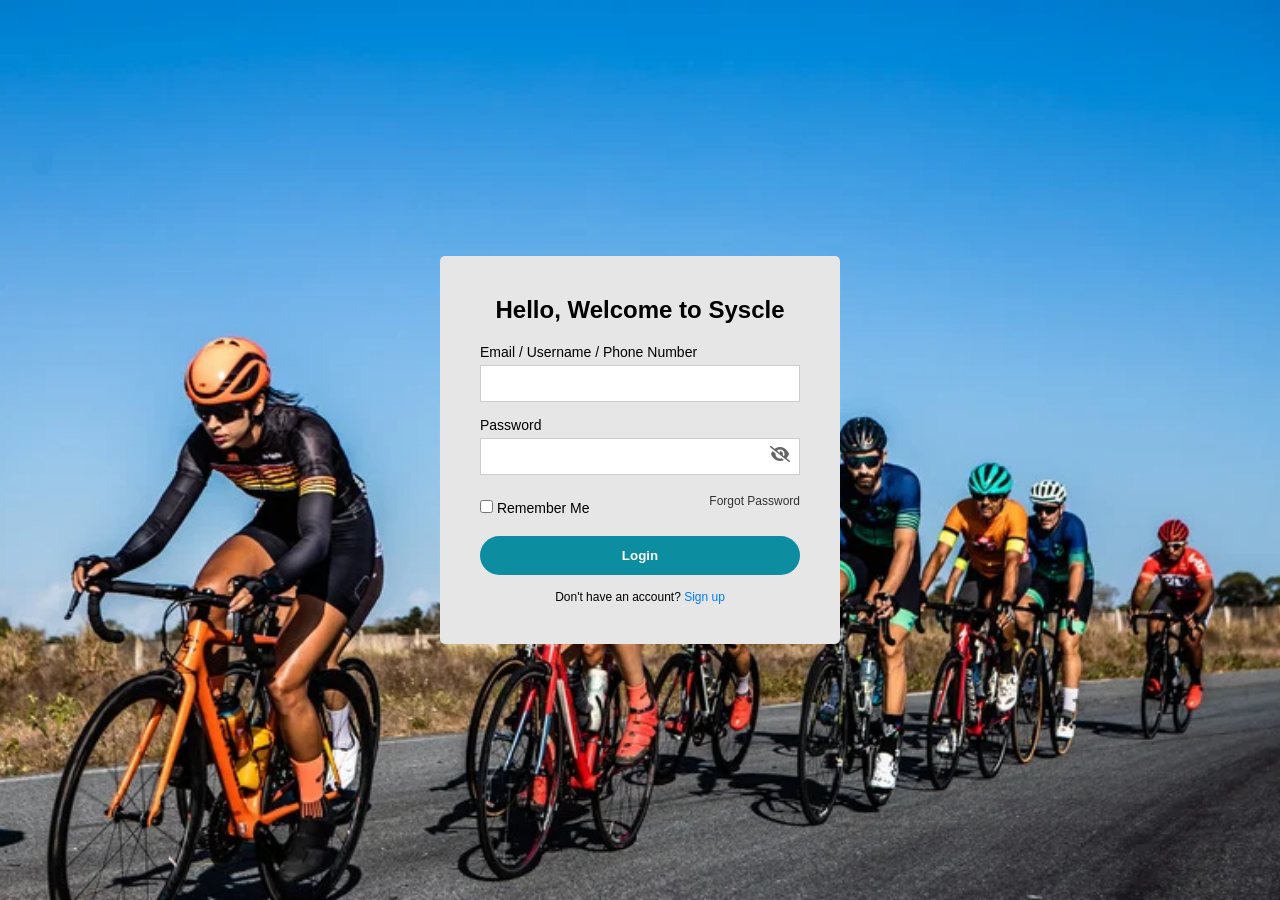
==== index.html @ 1c3b0a58 "Add files via upload" ====
<!DOCTYPE html>
<html lang="en">
<head>
    <meta charset="UTF-8">
    <meta name="viewport" content="width=device-width, initial-scale=1.0">
    <title>Syscle</title>
    <link rel="stylesheet" href="styles/styles.css">
    <link rel="stylesheet" href="https://cdnjs.cloudflare.com/ajax/libs/font-awesome/6.5.0/css/all.min.css">
</head>
<body>

<div class="container">
    <div class="login-box">

        <div id="loginForm" class="form active">
            <h2>Hello, Welcome to Syscle</h2>

            <form action="login.php" method="POST">
                <label>Email / Username / Phone Number</label>
                <input type="text" name="username" required>

                <label>Password</label>
                <div class="password-box">
                    <input type="password" name="password" id="loginPassword" required>
                    <i class="fa-solid fa-eye-slash" onclick="togglePassword('loginPassword')"></i>
                </div>

                <div class="options">
                    <label><input type="checkbox"> Remember Me</label>
                    <a href="#">Forgot Password</a>
                </div>

                <button type="submit" class="login-btn">Login</button>

                <p class="switch">
                    Don't have an account? 
                    <a href="#" onclick="showRegister()">Sign up</a>
                </p>
            </form>
        </div>

        <div id="registerForm" class="form">
            <h2>Create Account</h2>

            <form action="register.php" method="POST">
                <label>Username</label>
                <input type="text" name="username" required>

                <label>Email</label>
                <input type="email" name="email" required>

                <label>Password</label>
                <div class="password-box">
                    <input type="password" name="password" id="registerPassword" required>
                    <i class="fa-solid fa-eye-slash" onclick="togglePassword('registerPassword')"></i>
                </div>

                <button type="submit" class="login-btn">Register</button>

                <p class="switch">
                    Already have an account? 
                    <a href="#" onclick="showLogin()">Login</a>
                </p>
            </form>
        </div>

    </div>
</div>

<script>
function togglePassword(id) {
    const input = document.getElementById(id);
    input.type = input.type === "password" ? "text" : "password";
}

function showRegister() {
    document.getElementById("loginForm").classList.remove("active");
    document.getElementById("registerForm").classList.add("active");
}

function showLogin() {
    document.getElementById("registerForm").classList.remove("active");
    document.getElementById("loginForm").classList.add("active");
}
</script>

</body>
</html>
---- styles/styles.css ----
* {
    margin: 0;
    padding: 0;
    box-sizing: border-box;
    font-family: Arial, sans-serif;
}

body {
    height: 100vh;
    background: url("../signup-background/capsbackground.jpeg") no-repeat center center/cover;
    display: flex;
    justify-content: center;
    align-items: center;
}

.container {
    width: 100%;
    display: flex;
    justify-content: center;
}

.login-box {
    background: #e6e6e6;
    padding: 40px;
    width: 400px;
    border-radius: 5px;
    text-align: center;
}

.login-box h2 {
    margin-bottom: 20px;
}

form {
    text-align: left;
}

label {
    font-size: 14px;
    display: block;
    margin-top: 15px;
}

input[type="text"],
input[type="password"],
input[type="email"] {
    width: 100%;
    padding: 10px;
    margin-top: 5px;
    border: 1px solid #ccc;
}

.password-box {
    position: relative;
}

.password-box i {
    position: absolute;
    right: 10px;
    top: 50%;
    transform: translateY(-50%);
    cursor: pointer;
    color: #666;
}

.options {
    display: flex;
    justify-content: space-between;
    align-items: center;
    margin-top: 10px;
    font-size: 12px;
}

.options a {
    text-decoration: none;
    color: #333;
}

.login-btn {
    width: 100%;
    padding: 12px;
    margin-top: 20px;
    background: #0c8ea0;
    color: white;
    border: none;
    border-radius: 20px;
    font-weight: bold;
    cursor: pointer;
}

.form {
    display: none;
    animation: fade 0.4s ease-in-out;
}

.form.active {
    display: block;
}

@keyframes fade {
    from {
        opacity: 0;
        transform: translateY(10px);
    }
    to {
        opacity: 1;
        transform: translateY(0);
    }
}

.switch {
    text-align: center;
    font-size: 12px;
    margin-top: 15px;
}

.switch a {
    color: #007bff;
    text-decoration: none;
}
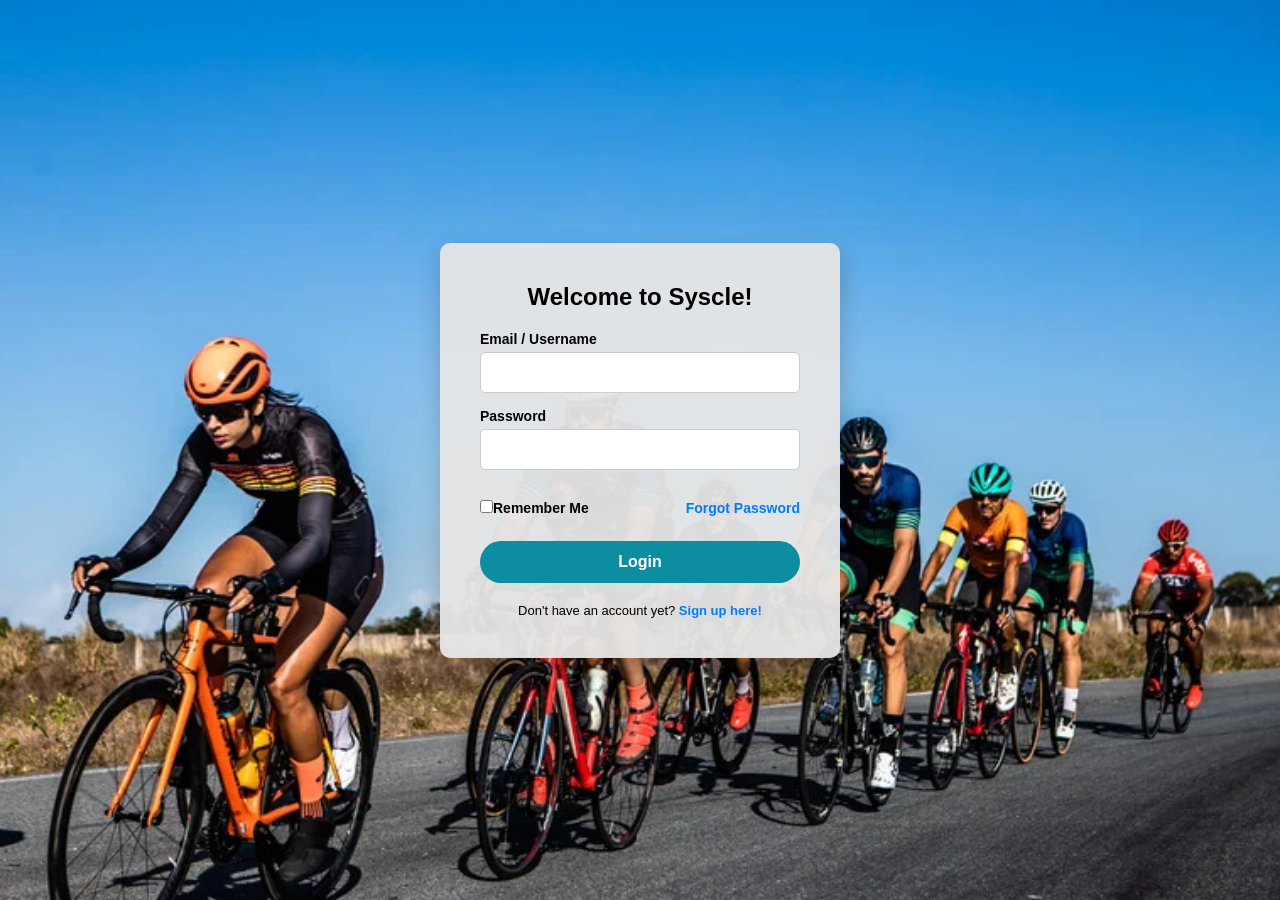
==== commit 89f08897: "Add files via upload" ====
--- a/index.html
+++ b/index.html
@@ -1,23 +1,27 @@
 <!DOCTYPE html>
 <html lang="en">
 <head>
-    <meta charset="UTF-8">
+    <meta charset="utf-8">
     <meta name="viewport" content="width=device-width, initial-scale=1.0">
     <title>Syscle</title>
-    <link rel="stylesheet" href="styles/styles.css">
-    <link rel="stylesheet" href="https://cdnjs.cloudflare.com/ajax/libs/font-awesome/6.5.0/css/all.min.css">
+    <link rel="stylesheet" href="styles/login-registry.css">
+    <style>
+        .form, .login-box {
+            display: none;
+        }
+
+        .active {
+            display: block;
+        }
+    </style>
 </head>
 <body>
-
-<div class="container">
-    <div class="login-box">
-
-        <div id="loginForm" class="form active">
-            <h2>Hello, Welcome to Syscle</h2>
-
-            <form action="login.php" method="POST">
-                <label>Email / Username / Phone Number</label>
-                <input type="text" name="username" required>
+    <div class="container">
+        <div id="loginForm" class="login-box active">
+            <h2>Welcome to Syscle!</h2>
+            <form onsubmit="login(event)">
+                <label>Email / Username</label>
+                <input type="text" id="loginUsername" name="username" required>
 
                 <label>Password</label>
                 <div class="password-box">
@@ -26,28 +30,26 @@
                 </div>
 
                 <div class="options">
-                    <label><input type="checkbox"> Remember Me</label>
-                    <a href="#">Forgot Password</a>
+                    <label><input type="checkbox">Remember Me</label>
+                    <label><a href="#">Forgot Password</a></label>
                 </div>
 
                 <button type="submit" class="login-btn">Login</button>
-
                 <p class="switch">
-                    Don't have an account? 
-                    <a href="#" onclick="showRegister()">Sign up</a>
+                    Don't have an account yet? <a href="#" onclick="showRegister()">Sign up here!</a>
                 </p>
             </form>
         </div>
 
         <div id="registerForm" class="form">
-            <h2>Create Account</h2>
-
-            <form action="register.php" method="POST">
+        <div id="loginForm" class="login-box active">
+            <h2>Create an Account</h2>
+            <form onsubmit="register(event)">
                 <label>Username</label>
-                <input type="text" name="username" required>
+                <input type="text" id="registerUsername" name="username" required>
 
                 <label>Email</label>
-                <input type="email" name="email" required>
+                <input type="email" id="registerEmail" name="email" required>
 
                 <label>Password</label>
                 <div class="password-box">
@@ -56,33 +58,106 @@
                 </div>
 
                 <button type="submit" class="login-btn">Register</button>
-
                 <p class="switch">
-                    Already have an account? 
-                    <a href="#" onclick="showLogin()">Login</a>
+                    Already have an account? <a href="#" onclick="showLogin()">Login Here!</a>
                 </p>
             </form>
+            </div>
         </div>
+    </div>
 
-    </div>
-</div>
+    <script>
+        if (!localStorage.getItem("users")) {
+            localStorage.setItem("users", JSON.stringify([]));
+        }
 
-<script>
-function togglePassword(id) {
-    const input = document.getElementById(id);
-    input.type = input.type === "password" ? "text" : "password";
-}
+        function togglePassword(id) {
+            const input = document.getElementById(id);
+            input.type = input.type === "password" ? "text" : "password";
+        }
 
-function showRegister() {
-    document.getElementById("loginForm").classList.remove("active");
-    document.getElementById("registerForm").classList.add("active");
-}
+        function showRegister() {
+            document.getElementById("loginForm").classList.remove("active");
+            document.getElementById("registerForm").classList.add("active");
+        }
 
-function showLogin() {
-    document.getElementById("registerForm").classList.remove("active");
-    document.getElementById("loginForm").classList.add("active");
-}
-</script>
+        function showLogin() {
+            document.getElementById("registerForm").classList.remove("active");
+            document.getElementById("loginForm").classList.add("active");
+        }
 
+        function register(event) {
+            event.preventDefault();
+
+            const username = document.getElementById("registerUsername").value;
+            const email = document.getElementById("registerEmail").value;
+            const password = document.getElementById("registerPassword").value;
+
+            let users = JSON.parse(localStorage.getItem("users"));
+
+            const exist = users.find(u => u.username === username);
+
+            if (exist) {
+                alert("Username already exists!");
+                return;
+            }
+
+            users.push({ username, email, password });
+            localStorage.setItem("users", JSON.stringify(users));
+
+            alert("Registered Successfully!");
+            showLogin();
+        }
+
+        function login(event) {
+            event.preventDefault();
+
+            const username = document.getElementById("loginUsername").value;
+            const password = document.getElementById("loginPassword").value;
+
+            let users = JSON.parse(localStorage.getItem("users"));
+            const found = users.find(u => u.username === username && u.password === password);
+
+            if (found) {
+                localStorage.setItem("currentUser", username);
+                alert("Login Successfully!");
+                window.location.href = "homepage.html";
+            } else {
+                alert("Invalid Credentials!");
+            }
+        }
+
+        function downloadUsers() {
+            const userData = localStorage.getItem("users");
+
+            if (!userData || JSON.parse(userData).length === 0) {
+                alert("No users found to export!");
+                return;
+            }
+
+            const usersArray = JSON.parse(userData);
+
+            let fileContent = "SYSCLE USER REGISTRY\n";
+            fileContent += "====================\n\n";
+
+            usersArray.forEach((user, index) => {
+                fileContent += `User #${index + 1}\n`;
+                fileContent += `Username: ${user.username}\n`;
+                fileContent += `Email:    ${user.email}\n`;
+                fileContent += `Password: ${user.password}\n`;
+                fileContent += `--------------------\n`;
+            });
+
+            const blob = new Blob([fileContent], { type: "text/plain" });
+
+            const link = document.createElement("a");
+            link.href = URL.createObjectURL(blob);
+            link.download = "syscle_users.txt";
+
+            document.body.appendChild(link);
+            link.click();
+            document.body.removeChild(link);
+        }
+    </script>
 </body>
 </html>
--- a/styles/login-registry.css
+++ b/styles/login-registry.css
@@ -0,0 +1,130 @@
+* {
+    margin: 0;
+    padding: 0;
+    box-sizing: border-box;
+    font-family: Arial, sans-serif;
+}
+
+body {
+    height: 100vh;
+    /* Updated path: make sure the image exists in this folder */
+    background: url("../images-and-icons/capsbackground.jpeg") no-repeat center center/cover;
+    display: flex;
+    justify-content: center;
+    align-items: center;
+}
+
+.container {
+    width: 100%;
+    display: flex;
+    justify-content: center;
+}
+
+/* Base styles for both login and register boxes */
+.login-box {
+    background: rgba(230, 230, 230, 0.95); /* Semi-transparent like the reference */
+    padding: 40px;
+    width: 400px;
+    border-radius: 10px;
+    text-align: center;
+    box-shadow: 0 10px 25px rgba(0,0,0,0.2);
+    display: none; /* Hidden by default */
+}
+
+/* Class to show the active form */
+.login-box.active {
+    display: block;
+    animation: fade 0.4s ease-in-out;
+}
+
+.login-box h2 {
+    margin-bottom: 20px;
+}
+
+form {
+    text-align: left;
+}
+
+label {
+    font-size: 14px;
+    display: block;
+    margin-top: 15px;
+    font-weight: bold;
+}
+
+input[type="text"],
+input[type="password"],
+input[type="email"] {
+    width: 100%;
+    padding: 12px;
+    margin-top: 5px;
+    border: 1px solid #ccc;
+    border-radius: 5px;
+}
+
+.password-box {
+    position: relative;
+}
+
+.password-box i {
+    position: absolute;
+    right: 15px;
+    top: 50%;
+    transform: translateY(-50%);
+    cursor: pointer;
+    color: #666;
+}
+
+.options {
+    display: flex;
+    justify-content: space-between;
+    align-items: center;
+    margin-top: 15px;
+    font-size: 13px;
+}
+
+.options a {
+    text-decoration: none;
+    color: #007bff;
+}
+
+.login-btn {
+    width: 100%;
+    padding: 12px;
+    margin-top: 25px;
+    background: #0c8ea0; /* Teal theme */
+    color: white;
+    border: none;
+    border-radius: 25px;
+    font-weight: bold;
+    font-size: 16px;
+    cursor: pointer;
+    transition: 0.3s;
+}
+
+.login-btn:hover {
+    background: #0a7382;
+}
+
+@keyframes fade {
+    from {
+        opacity: 0;
+        transform: translateY(10px);
+    }
+    to {
+        opacity: 1;
+        transform: translateY(0);
+    }
+}
+
+.switch {
+    text-align: center;
+    font-size: 13px;
+    margin-top: 20px;
+}
+
+.switch a {
+    color: #007bff;
+    text-decoration: none;
+    font-weight: bold;
+}
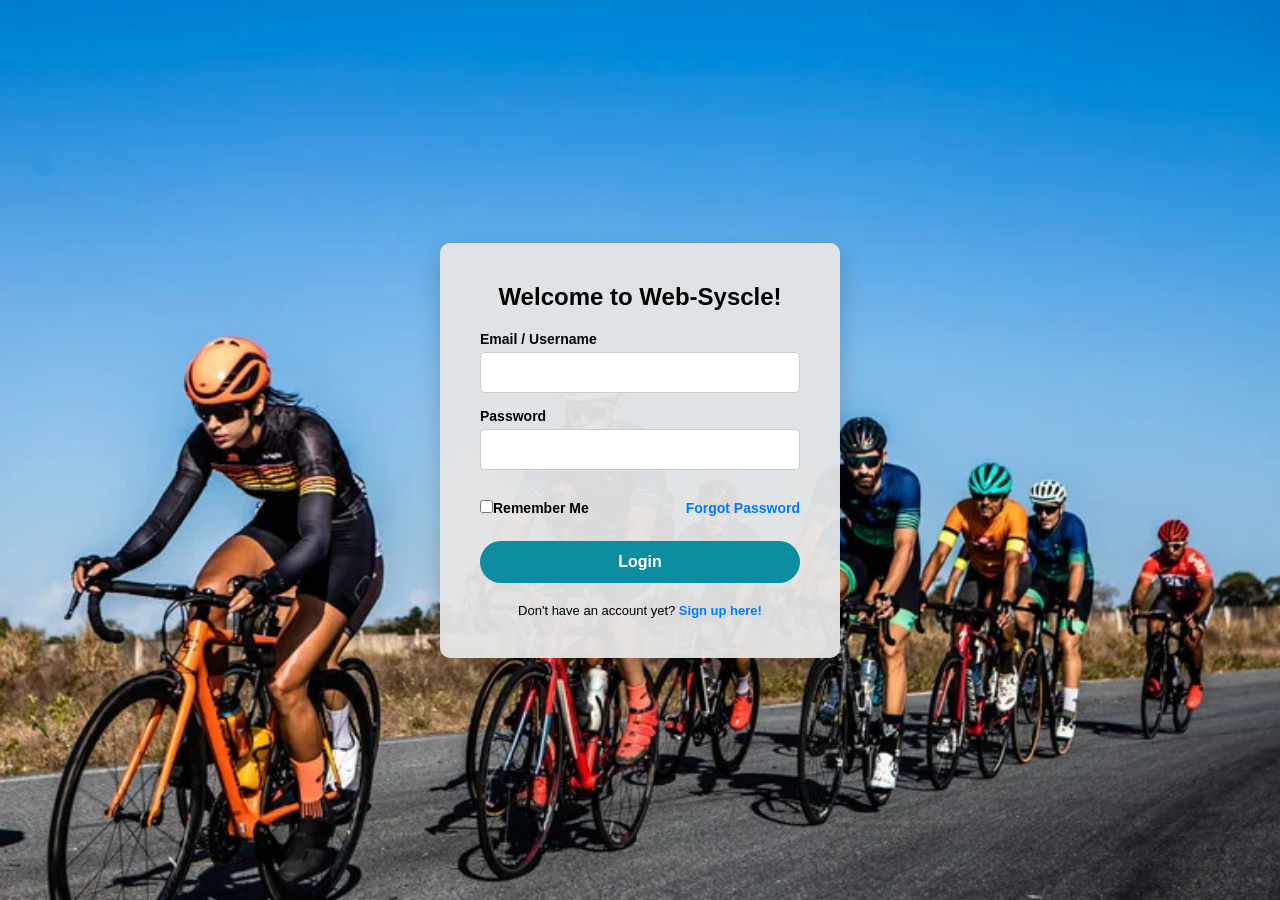
==== commit bdb34cfc: "Add files via upload" ====
--- a/index.html
+++ b/index.html
@@ -18,7 +18,7 @@
 <body>
     <div class="container">
         <div id="loginForm" class="login-box active">
-            <h2>Welcome to Syscle!</h2>
+            <h2>Welcome to Web-Syscle!</h2>
             <form onsubmit="login(event)">
                 <label>Email / Username</label>
                 <input type="text" id="loginUsername" name="username" required>
